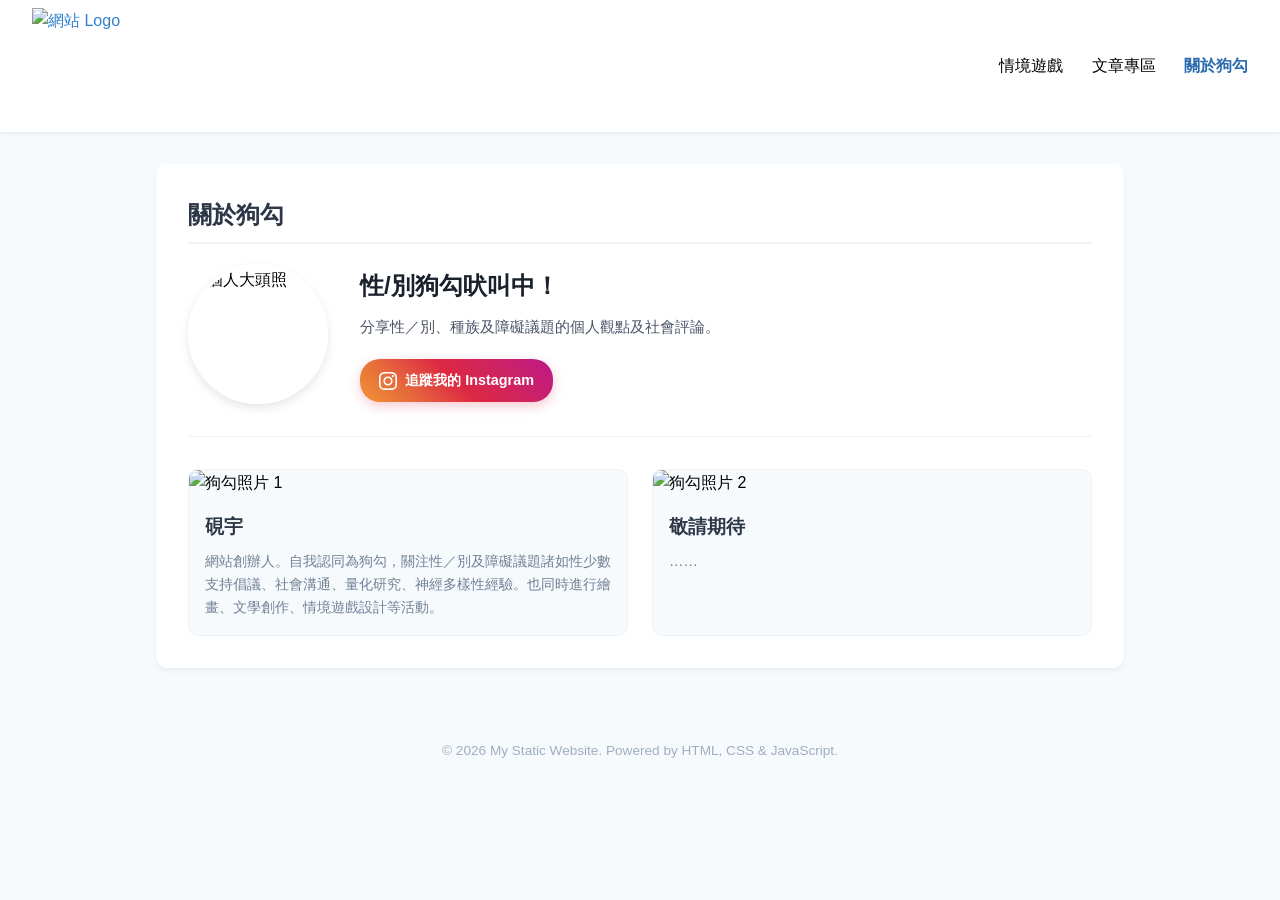
==== about.html @ b71fc27b "Add files via upload" ====
<!DOCTYPE html>
<html lang="zh-TW">
<head>
  <meta charset="UTF-8" />
  <meta name="viewport" content="width=device-width, initial-scale=1.0" />
  <title>關於狗勾 | 性別狗勾吠叫中！</title>
  <link rel="stylesheet" href="style.css" />
  <link rel="alternate" type="application/rss+xml" title="RSS 訂閱" href="feed.xml" />
</head>
<body>

  <header class="navbar">
    <a href="index.html" class="logo-link">
      <img src="images/my-logo.png" alt="網站 Logo" class="logo-img">
    </a>
    <nav>
      <a href="game.html">情境遊戲</a>
      <a href="blog.html">文章專區</a>
      <a href="about.html" class="active">關於狗勾</a>
    </nav>
  </header>

  <main class="container">
    <div class="section-block">
      <h2>關於狗勾</h2>
      
      <div class="profile-card">
        <img src="images/狗勾大頭照.png" alt="個人大頭照" class="profile-avatar">
        <div class="profile-info">
          <h3>性/別狗勾吠叫中！</h3>
          <p class="profile-bio">
            分享性／別、種族及障礙議題的個人觀點及社會評論。
          </p>
          <a href="https://www.instagram.com/the_golden_the_queer/" target="_blank" rel="noopener noreferrer" class="instagram-btn">
            <svg viewBox="0 0 24 24">
              <path d="M12 2.163c3.204 0 3.584.012 4.85.07 3.252.148 4.771 1.691 4.919 4.919.058 1.265.069 1.645.069 4.849 0 3.205-.012 3.584-.069 4.849-.149 3.225-1.664 4.771-4.919 4.919-1.266.058-1.644.07-4.85.07-3.204 0-3.584-.012-4.849-.07-3.26-.149-4.771-1.699-4.919-4.92-.058-1.265-.07-1.644-.07-4.849 0-3.204.013-3.583.07-4.849.149-3.227 1.664-4.771 4.919-4.919 1.266-.057 1.645-.069 4.849-.069zm0-2.163c-3.259 0-3.667.014-4.947.072-4.358.2-6.78 2.618-6.98 6.98-.059 1.281-.073 1.689-.073 4.948 0 3.259.014 3.668.072 4.948.2 4.358 2.618 6.78 6.98 6.98 1.281.058 1.689.072 4.948.072 3.259 0 3.668-.014 4.948-.072 4.354-.2 6.782-2.618 6.979-6.98.059-1.28.073-1.689.073-4.948 0-3.259-.014-3.667-.072-4.947-.196-4.354-2.617-6.78-6.979-6.98-1.281-.059-1.69-.073-4.949-.073zm0 5.838c-3.403 0-6.162 2.759-6.162 6.162s2.759 6.163 6.162 6.163 6.162-2.759 6.162-6.163c0-3.403-2.759-6.162-6.162-6.162zm0 10.162c-2.209 0-4-1.79-4-4 0-2.209 1.791-4 4-4s4 1.791 4 4c0 2.21-1.791 4-4 4zm6.406-11.845c-.796 0-1.441.645-1.441 1.44s.645 1.44 1.441 1.44c.795 0 1.439-.645 1.439-1.44s-.644-1.44-1.439-1.44z"/>
            </svg>
            追蹤我的 Instagram
          </a>
        </div>
      </div>

      <div class="dog-grid">
        <div class="dog-card">
          <img src="https://images.unsplash.com/photo-1543466835-00a7907e9de1?auto=format&fit=crop&w=600&q=80" alt="狗勾照片 1">
          <div class="dog-info">
            <h3>硯宇</h3>
            <p>網站創辦人。自我認同為狗勾，關注性／別及障礙議題諸如性少數支持倡議、社會溝通、量化研究、神經多樣性經驗。也同時進行繪畫、文學創作、情境遊戲設計等活動。</p>
          </div>
        </div>

        <div class="dog-card">
          <img src="https://images.unsplash.com/photo-1537151625747-768eb6cf92b2?auto=format&fit=crop&w=600&q=80" alt="狗勾照片 2">
          <div class="dog-info">
            <h3>敬請期待</h3>
            <p>……</p>
          </div>
        </div>
      </div>
    </div>
  </main>

  <footer>
    <p>© 2026 My Static Website. Powered by HTML, CSS & JavaScript.</p>
  </footer>

</body>
</html>
---- style.css ----
/* ==========================================
   1. 全局與基礎樣式 (Global Styles)
   ========================================== */
:root {
  --bg-color: #f7fafc;
  --text-main: #000000;
  --text-gray: #718096;
  --primary-color: #3182ce;
  --primary-hover: #2b6cb0;
  --nav-height: 132px; /* 導覽列高度，滿版主視覺會扣掉這段 */
  
  /* 遊戲角色配色 */
  --game-bg: #b0bec5;
  --game-chat-overlay: rgba(245, 247, 248, 0.85);
  --game-text-main: #37474f;
  --game-text-gray: #546e7a;
  --game-label-size: 11px;
  --color-hui: #8da399;
  --color-lin: #607d8b;
  --color-white: #90a4ae;
  --color-me: #556b2f;
}

* {
  box-sizing: border-box;
  margin: 0;
  padding: 0;
}

body {
  font-family: -apple-system, BlinkMacSystemFont, "SF Pro Text", "SF Pro Display", "Helvetica Neue", "PingFang TC", "Microsoft JhengHei", sans-serif;
  line-height: 1.6;
  color: var(--text-main);
  background-color: var(--bg-color);
}

/* 按鈕與輸入框預設不繼承字體，統一套用 Apple 系統字 */
button,
input,
textarea,
select {
  font-family: inherit;
}

a {
  color: var(--primary-color);
  text-decoration: none;
}

a:hover {
  text-decoration: underline;
}

/* 導覽列 */
.navbar {
  display: flex;
  justify-content: space-between;
  align-items: center;
  min-height: var(--nav-height);
  padding: 0.5rem 2rem;
  background-color: #ffffff;
  box-shadow: 0 2px 4px rgba(0, 0, 0, 0.05);
  position: sticky;
  top: 0;
  z-index: 100;
}

.logo-link {
  display: flex;
  align-items: center;
  text-decoration: none;
}

.logo-img {
  height: 116px;
  width: auto;
  display: block;
}

.navbar nav a {
  margin-left: 1.5rem;
  color: #000000;
  font-weight: 500;
}

.navbar nav a:hover,
.navbar nav a.active {
  color: var(--primary-hover);
  font-weight: 700;
}

/* 容器 */
.container {
  max-width: 1000px;
  margin: 2rem auto;
  padding: 0 1rem;
}

/* 首頁滿版主視覺 */
.hero-page-container {
  width: 100%;
  height: calc(100vh - var(--nav-height));
  height: calc(100svh - var(--nav-height)); /* 手機瀏覽器網址列不會吃掉畫面 */
  min-height: 420px;
  padding: 0;
  overflow: hidden;
}

.hero-img {
  width: 100%;
  height: 100%;
  object-fit: cover;
  object-position: center 55%; /* 讓雪山與湖面都留在畫面中 */
  display: block;
}

@media (max-width: 640px) {
  :root { --nav-height: 108px; }
  .navbar { padding: 0.5rem 1rem; }
  .logo-img { height: 92px; }
  .navbar nav a { margin-left: 0.9rem; font-size: 0.9rem; }
}

/* 通用區塊卡片外框 */
.section-block {
  background: #ffffff;
  border-radius: 12px;
  padding: 2rem;
  margin-bottom: 2.5rem;
  box-shadow: 0 4px 6px -1px rgba(0, 0, 0, 0.05);
}

.section-block h2 {
  font-size: 1.5rem;
  margin-bottom: 1.25rem;
  color: #2d3748;
  border-bottom: 2px solid #edf2f7;
  padding-bottom: 0.5rem;
}

/* ==========================================
   2. 手機模擬器情境遊戲樣式
   ========================================== */
.phone-wrapper-outer {
  display: flex;
  justify-content: center;
  align-items: center;
  padding: 20px 0;
}

#phone-wrapper {
  position: relative; /* 關鍵：鎖定所有彈窗與訊息在手機框內 */
  width: 360px;
  height: 680px;
  background-color: var(--game-bg, #f5f5f7); /* 保留原本背景變數 */
  border-radius: 40px;
  border: 12px solid #2d3748;
  box-shadow: 0 20px 40px rgba(0, 0, 0, 0.2);
  overflow: hidden; /* 關鍵：舊訊息向上跑出邊界時自動裁切 */
  box-sizing: border-box;
  transition: background-color 0.5s ease;
}

/* 綠衣巨大狗狗登場時的情境背景轉換 */
#phone-wrapper.green-dog-mode {
  background-color: #f0fdf4;
}

#game-container {
  display: flex;
  flex-direction: column;
  height: 100%;
  width: 100%;
  position: relative;
}

/* ==========================================
   對話框與訊息區域（對齊原本對話框樣式）
   ========================================== */
#chat-window {
  flex: 1;
  overflow-y: auto;
  padding: 16px;
  display: flex;
  flex-direction: column;
  gap: 10px;
  scroll-behavior: smooth;

  /* 隱藏原生捲軸，維持簡潔視覺 */
  -ms-overflow-style: none;
  scrollbar-width: none;
}

#chat-window::-webkit-scrollbar {
  display: none;
}

.message-wrapper {
  display: flex;
  flex-direction: column;
  max-width: 80%;
  animation: messageSlideIn 0.25s ease-out;
}

.message-wrapper.left {
  align-self: flex-start;
}

.message-wrapper.green_dog {
  align-self: flex-start;
}

.message-wrapper.right {
  align-self: flex-end;
}

.message-wrapper.system {
  align-self: center;
  max-width: 90%;
  margin: 10px 0;
}

.system-text {
  font-size: 0.8rem;
  color: #718096;
  background: rgba(226, 232, 240, 0.7);
  padding: 6px 12px;
  border-radius: 12px;
  text-align: center;
  line-height: 1.4;
}

.bubble {
  padding: 10px 14px;
  border-radius: 18px;
  font-size: 0.92rem;
  line-height: 1.45;
  word-break: break-word;
}

.message-wrapper.left .bubble {
  background-color: #ffffff;
  color: var(--game-text-main, #1a202c);
  border-bottom-left-radius: 4px;
  box-shadow: 0 1px 3px rgba(0,0,0,0.08);
}

/* 綠衣巨大狗狗特色對話框樣式 */
.message-wrapper.green_dog .bubble {
  background-color: #2e7d32;
  color: #ffffff;
  border-bottom-left-radius: 4px;
  box-shadow: 0 2px 6px rgba(46, 125, 50, 0.25);
  font-weight: 500;
}

.message-wrapper.right .bubble {
  background-color: var(--color-lin, #007aff); /* 保留原本的主色調 */
  color: #ffffff;
  border-bottom-right-radius: 4px;
}

#options-container {
  padding: 12px 16px 20px 16px;
  background: #ffffff;
  border-top: 1px solid #e2e8f0;
  display: flex;
  flex-direction: column;
  gap: 8px;
}

#options-container button {
  width: 100%;
  padding: 10px 14px;
  background-color: #f7fafc;
  border: 1px solid #cbd5e0;
  border-radius: 20px;
  font-size: 0.88rem;
  color: #2d3748;
  cursor: pointer;
  transition: all 0.2s ease;
}

#options-container button:hover {
  background-color: var(--color-lin, #007aff);
  color: #ffffff;
  border-color: var(--color-lin, #007aff);
}

.typing {
  font-size: 0.8rem;
  color: #a0aec0;
  padding: 4px 8px;
}

/* ==========================================
   手機內部鋪墊與 iOS Modal (嚴格限制於手機框內)
   ========================================== */
.paving-overlay {
  position: absolute;
  top: 0;
  left: 0;
  width: 100%;
  height: 100%;
  background: rgba(15, 23, 42, 0.92);
  backdrop-filter: blur(10px);
  -webkit-backdrop-filter: blur(10px);
  z-index: 100;
  display: flex;
  justify-content: center;
  align-items: center;
  padding: 20px;
  box-sizing: border-box;
}

.paving-card {
  color: #f8fafc;
  text-align: center;
  width: 100%;
  display: flex;
  flex-direction: column;
  gap: 16px;
  animation: fadeIn 0.4s ease-out;
}

.paving-content p {
  font-size: 0.88rem;
  line-height: 1.6;
  color: #e2e8f0;
  margin-bottom: 12px;
}

.modal-overlay {
  position: absolute;
  top: 0;
  left: 0;
  width: 100%;
  height: 100%;
  background: rgba(0, 0, 0, 0.4);
  backdrop-filter: blur(6px);
  -webkit-backdrop-filter: blur(6px);
  display: flex;
  justify-content: center;
  align-items: center;
  z-index: 90;
  padding: 20px;
  box-sizing: border-box;
}

.ios-alert-card {
  background: rgba(255, 255, 255, 0.92);
  backdrop-filter: blur(20px);
  -webkit-backdrop-filter: blur(20px);
  border-radius: 16px;
  width: 250px;
  padding-top: 18px;
  box-shadow: 0 10px 25px rgba(0, 0, 0, 0.2);
  text-align: center;
  overflow: hidden;
  animation: iosPop 0.25s cubic-bezier(0.175, 0.885, 0.32, 1.275);
}

.ios-alert-card h3 {
  font-size: 1rem;
  font-weight: 600;
  color: #000000;
  margin-bottom: 4px;
  padding: 0 12px;
}

.ios-alert-card p {
  font-size: 0.8rem;
  color: #3c3c43;
  margin-bottom: 12px;
  padding: 0 12px;
  line-height: 1.4;
}

.ios-field-group {
  padding: 0 14px 14px 14px;
  display: flex;
  flex-direction: column;
  gap: 6px;
}

.ios-field-group label {
  font-size: 0.72rem;
  color: #8e8e93;
  text-align: left;
}

.ios-input {
  width: 100%;
  padding: 6px 8px;
  background: rgba(239, 239, 244, 0.8);
  border: 0.5px solid rgba(0, 0, 0, 0.2);
  border-radius: 6px;
  font-size: 0.82rem;
  box-sizing: border-box;
  outline: none;
}

.ios-input:focus {
  border-color: var(--color-lin, #007aff);
  background: #ffffff;
}

.ios-btn-group {
  border-top: 0.5px solid rgba(60, 60, 67, 0.2);
  display: flex;
}

.ios-btn {
  flex: 1;
  background: transparent;
  border: none;
  padding: 10px;
  font-size: 0.9rem;
  color: var(--color-lin, #007aff);
  font-weight: 600;
  cursor: pointer;
}

.ios-btn:active {
  background: rgba(0, 0, 0, 0.05);
}

.paving-card .ios-btn.primary {
  background: var(--color-lin, #007aff);
  color: #ffffff;
  border-radius: 20px;
  padding: 10px;
}

@keyframes iosPop {
  from { transform: scale(1.12); opacity: 0; }
  to { transform: scale(1); opacity: 1; }
}

@keyframes messageSlideIn {
  from { transform: translateY(10px); opacity: 0; }
  to { transform: translateY(0); opacity: 1; }
}

@keyframes fadeIn {
  from { opacity: 0; }
  to { opacity: 1; }
}
/* ==========================================
   店員（灰色）與機器（黑色）對話框
   ========================================== */
.message-wrapper.clerk,
.message-wrapper.machine {
  align-self: flex-start;
}

.message-wrapper.clerk .bubble {
  background-color: #e2e8f0;
  color: #2d3748;
  border-bottom-left-radius: 4px;
}

.message-wrapper.machine .bubble {
  background-color: #1a202c;
  color: #ffffff;
  border-bottom-left-radius: 4px;
  font-family: ui-monospace, "SF Mono", Menlo, Monaco, monospace;
}

/* 店員、機器對話框上方的小字標籤 */
.speaker-label {
  font-size: 0.7rem;
  color: #718096;
  margin: 0 0 3px 6px;
}

/* ==========================================
   全黑背景模式（S/T/U 結局之後）
   ========================================== */
#phone-wrapper.dark-mode,
#phone-wrapper.dark-mode.green-dog-mode {
  background-color: #000000;
}

#phone-wrapper.dark-mode #options-container {
  background: #000000;
  border-top-color: #1f1f1f;
}

#phone-wrapper.dark-mode #options-container button {
  background-color: #141414;
  border-color: #333333;
  color: #e2e8f0;
}

#phone-wrapper.dark-mode #options-container button:hover {
  background-color: var(--color-lin, #007aff);
  border-color: var(--color-lin, #007aff);
  color: #ffffff;
}

#phone-wrapper.dark-mode .system-text {
  background: rgba(255, 255, 255, 0.1);
  color: #cbd5e0;
}

/* ==========================================
   聊天中的網站縮圖（連結預覽卡片）
   ========================================== */
.message-wrapper.right .bubble.link-card-bubble {
  padding: 6px;
}

.link-card {
  display: flex;
  align-items: center;
  gap: 8px;
  background: #ffffff;
  border-radius: 12px;
  padding: 8px;
  color: #1a202c;
}

.link-card-thumb {
  flex-shrink: 0;
  width: 42px;
  height: 42px;
  border-radius: 8px;
  background: #2e7d32;
  display: flex;
  align-items: center;
  justify-content: center;
  font-size: 1.3rem;
}

.link-card-title {
  font-size: 0.8rem;
  font-weight: 600;
  line-height: 1.3;
}

.link-card-site {
  font-size: 0.68rem;
  color: #718096;
  margin-top: 2px;
}

/* ==========================================
   手機內的無浪漫網誌
   ========================================== */
.blog-overlay {
  position: absolute;
  inset: 0;
  background: #ffffff;
  z-index: 80;
  overflow-y: auto;
  -ms-overflow-style: none;
  scrollbar-width: none;
  animation: fadeIn 0.35s ease-out;
}

.blog-overlay::-webkit-scrollbar {
  display: none;
}

.blog-urlbar {
  position: sticky;
  top: 0;
  background: #f1f5f9;
  color: #475569;
  font-size: 0.72rem;
  text-align: center;
  padding: 10px 12px;
  border-bottom: 1px solid #e2e8f0;
}

.blog-article {
  padding: 18px 18px 28px;
  color: #1a202c;
}

.blog-article h2 {
  font-size: 1.1rem;
  line-height: 1.4;
  margin: 0 0 14px;
  color: #2e7d32;
}

.blog-article h3 {
  font-size: 0.92rem;
  margin: 18px 0 6px;
}

.blog-article p {
  font-size: 0.82rem;
  line-height: 1.7;
  margin: 0;
  color: #334155;
}

.blog-end-btn {
  display: none;
  width: 100%;
  margin-top: 24px;
  padding: 10px 14px;
  border: none;
  border-radius: 20px;
  background: #2e7d32;
  color: #ffffff;
  font-size: 0.88rem;
  cursor: pointer;
  animation: fadeIn 0.3s ease-out;
}

.blog-end-btn.show {
  display: block;
}

/* ------------------------------------------
   情境遊戲頁：手機模擬器與瀏覽器視窗同高，四周黑底
   ------------------------------------------ */
html:has(body.game-page),
body.game-page {
  height: 100%;
  background-color: #000000;
  overflow: hidden;
}

body.game-page .phone-wrapper-outer {
  height: 100vh;
  height: 100svh;
  padding: 0;
}

body.game-page #phone-wrapper {
  height: 100vh;
  height: 100svh;
  /* 依原本 360×680 的比例，由視窗高度推算寬度 */
  width: min(100vw, calc(100svh * 360 / 680));
  box-shadow: none;
}

/* 手機上：模擬器就是整個螢幕，不需要外框 */
@media (max-width: 600px) {
  body.game-page #phone-wrapper {
    width: 100vw;
    border: none;
    border-radius: 0;
  }
}

/* ==========================================
   3. 部落格文章頁面樣式
   ========================================== */
.card-grid {
  display: grid;
  grid-template-columns: repeat(auto-fit, minmax(280px, 1fr));
  gap: 1.5rem;
}

.card {
  border: 1px solid #e2e8f0;
  border-radius: 8px;
  padding: 1.25rem;
  display: flex;
  flex-direction: column;
  transition: transform 0.2s, box-shadow 0.2s;
  background: #ffffff;
}

.card:hover {
  transform: translateY(-3px);
  box-shadow: 0 10px 15px -3px rgba(0, 0, 0, 0.1);
}

.card-tag {
  font-size: 0.75rem;
  font-weight: bold;
  color: var(--primary-color);
  text-transform: uppercase;
  margin-bottom: 0.5rem;
}

.card h3 {
  font-size: 1.15rem;
  margin-bottom: 0.5rem;
  color: #1a202c;
}

.card p {
  font-size: 0.9rem;
  color: var(--text-gray);
  flex-grow: 1;
  margin-bottom: 1rem;
}

.read-more {
  font-weight: bold;
  font-size: 0.9rem;
}

/* RSS 區塊 */
.rss-section {
  margin-top: 2rem;
}

.rss-actions {
  display: flex;
  flex-direction: column;
  gap: 1rem;
  margin-top: 1rem;
}

.input-group {
  display: flex;
  max-width: 500px;
}

.input-group input {
  flex-grow: 1;
  padding: 0.6rem 0.8rem;
  border: 1px solid #cbd5e0;
  border-radius: 6px 0 0 6px;
  outline: none;
}

.input-group button {
  padding: 0.6rem 1rem;
  background-color: #319795;
  color: white;
  border: none;
  border-radius: 0 6px 6px 0;
  cursor: pointer;
}

.input-group button:hover {
  background-color: #2c7a7b;
}

.secondary-btn {
  align-self: flex-start;
  padding: 0.6rem 1rem;
  background-color: #edf2f7;
  color: #4a5568;
  border: 1px solid #cbd5e0;
  border-radius: 6px;
  cursor: pointer;
}

.secondary-btn:hover {
  background-color: #e2e8f0;
}

.status-msg {
  margin-top: 0.5rem;
  font-size: 0.85rem;
  color: #38a169;
}

/* ==========================================
   4. 個人簡介與關於狗勾頁面樣式
   ========================================= */
.profile-card {
  display: flex;
  gap: 2rem;
  align-items: center;
  margin-bottom: 2rem;
  padding-bottom: 2rem;
  border-bottom: 1px solid #edf2f7;
}

.profile-avatar {
  width: 140px;
  height: 140px;
  border-radius: 50%;
  object-fit: cover;
  box-shadow: 0 4px 10px rgba(0, 0, 0, 0.1);
  border: 3px solid #ffffff;
  flex-shrink: 0;
}

.profile-info {
  flex-grow: 1;
}

.profile-info h3 {
  font-size: 1.5rem;
  color: #1a202c;
  margin-bottom: 0.5rem;
}

.profile-bio {
  color: #4a5568;
  font-size: 0.95rem;
  margin-bottom: 1.25rem;
  line-height: 1.7;
}

/* IG 追蹤按鈕 */
.instagram-btn {
  display: inline-flex;
  align-items: center;
  gap: 0.5rem;
  background: linear-gradient(45deg, #f09433 0%, #e6683c 25%, #dc2743 50%, #cc2366 75%, #bc1888 100%);
  color: #ffffff;
  padding: 0.6rem 1.2rem;
  border-radius: 20px;
  font-weight: 600;
  font-size: 0.9rem;
  box-shadow: 0 4px 12px rgba(220, 39, 67, 0.25);
  transition: transform 0.2s, opacity 0.2s;
}

.instagram-btn:hover {
  text-decoration: none;
  opacity: 0.95;
  transform: translateY(-2px);
  color: #ffffff;
}

.instagram-btn svg {
  width: 18px;
  height: 18px;
  fill: currentColor;
}

.dog-grid {
  display: grid;
  grid-template-columns: repeat(auto-fit, minmax(280px, 1fr));
  gap: 1.5rem;
  margin-top: 1rem;
}

.dog-card {
  background: #f7fafc;
  border-radius: 10px;
  overflow: hidden;
  border: 1px solid #edf2f7;
}

.dog-card img {
  width: 100%;
  height: 200px;
  object-fit: cover;
}

.dog-info {
  padding: 1rem;
}

.dog-info h3 {
  margin-bottom: 0.5rem;
  color: #2d3748;
}

.dog-info p {
  font-size: 0.9rem;
  color: #718096;
}

@media (max-width: 640px) {
  .profile-card {
    flex-direction: column;
    text-align: center;
    gap: 1rem;
  }
}

/* 頁尾 */
footer {
  text-align: center;
  padding: 2rem;
  color: #a0aec0;
  font-size: 0.85rem;
}
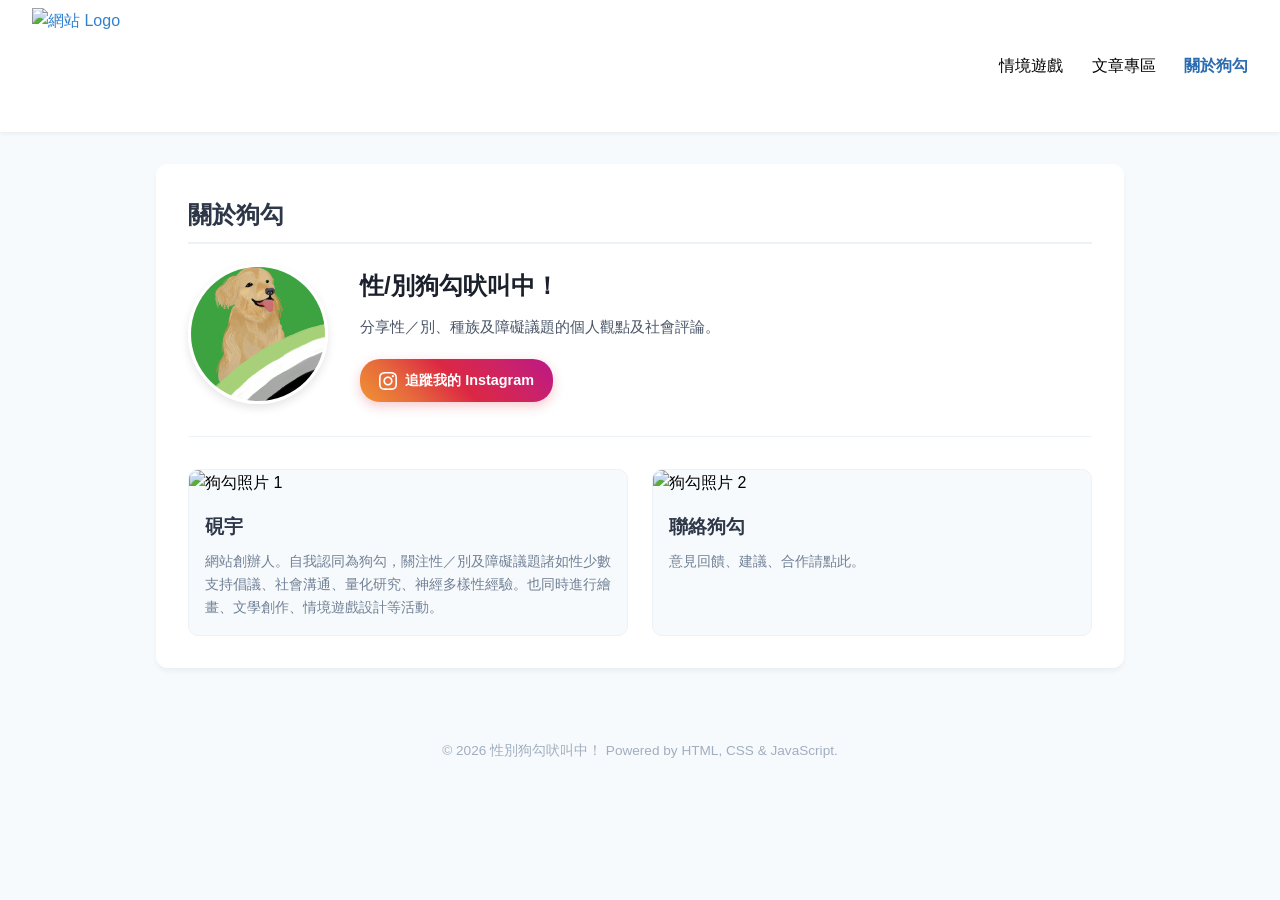
==== commit 1a29f4bc: "Add files via upload" ====
--- a/about.html
+++ b/about.html
@@ -14,7 +14,7 @@
       <img src="images/my-logo.png" alt="網站 Logo" class="logo-img">
     </a>
     <nav>
-      <a href="game.html">情境遊戲</a>
+      <a href="game.html" target="_blank" rel="noopener noreferrer">情境遊戲</a>
       <a href="blog.html">文章專區</a>
       <a href="about.html" class="active">關於狗勾</a>
     </nav>
@@ -49,19 +49,19 @@
           </div>
         </div>
 
-        <div class="dog-card">
+        <a href="https://the-golden-the-queer.github.io/feedback.html" class="dog-card" style="display: block; color: inherit; text-decoration: none;">
           <img src="https://images.unsplash.com/photo-1537151625747-768eb6cf92b2?auto=format&fit=crop&w=600&q=80" alt="狗勾照片 2">
           <div class="dog-info">
-            <h3>敬請期待</h3>
-            <p>……</p>
+            <h3>聯絡狗勾</h3>
+            <p>意見回饋、建議、合作請點此。</p>
           </div>
-        </div>
+        </a>
       </div>
     </div>
   </main>
 
   <footer>
-    <p>© 2026 My Static Website. Powered by HTML, CSS & JavaScript.</p>
+    <p>© 2026 性別狗勾吠叫中！ Powered by HTML, CSS & JavaScript.</p>
   </footer>
 
 </body>
--- a/style.css
+++ b/style.css
@@ -616,6 +616,97 @@
   display: block;
 }
 
+/* ==========================================
+   看完網誌後的全黑結尾頁
+   ========================================== */
+.end-overlay {
+  position: absolute;
+  inset: 0;
+  background: #000000;
+  z-index: 85; /* 在網誌之上、確認視窗之下 */
+  display: flex;
+  flex-direction: column;
+  padding: 24px 20px;
+  overflow-y: auto;
+  -ms-overflow-style: none;
+  scrollbar-width: none;
+  animation: fadeIn 0.35s ease-out;
+}
+
+.end-overlay::-webkit-scrollbar {
+  display: none;
+}
+
+.end-panel {
+  display: flex;
+  flex-direction: column;
+  gap: 12px;
+  width: 100%;
+  margin: auto 0; /* 垂直置中，內容太長時也能捲動 */
+  animation: fadeIn 0.3s ease-out;
+}
+
+.end-btn {
+  width: 100%;
+  padding: 12px 14px;
+  background-color: #141414;
+  border: 1px solid #333333;
+  border-radius: 20px;
+  font-size: 0.9rem;
+  color: #e2e8f0;
+  cursor: pointer;
+  transition: all 0.2s ease;
+}
+
+.end-btn:hover {
+  background-color: var(--color-lin, #007aff);
+  border-color: var(--color-lin, #007aff);
+  color: #ffffff;
+}
+
+.end-text {
+  color: #e2e8f0;
+  font-size: 0.95rem;
+  text-align: center;
+  margin-bottom: 12px;
+}
+
+.credits {
+  color: #e2e8f0;
+  text-align: center;
+  font-size: 0.85rem;
+  line-height: 1.8;
+  margin-bottom: 12px;
+}
+
+.credits h4 {
+  font-size: 0.85rem;
+  color: #a0aec0;
+  font-weight: 600;
+  margin: 18px 0 2px;
+}
+
+.credits-link,
+.credits-link:hover {
+  color: #e2e8f0;
+  text-decoration: underline;
+}
+
+.credits-link {
+  display: inline-block;
+  margin-top: 18px;
+}
+
+.credits-note {
+  font-size: 0.75rem;
+  color: #a0aec0;
+}
+
+/* 確認視窗「是／否」中間的分隔線 */
+.ios-btn-divider {
+  border-left: 0.5px solid rgba(60, 60, 67, 0.2);
+}
+
 /* ------------------------------------------
    情境遊戲頁：手機模擬器與瀏覽器視窗同高，四周黑底
    ------------------------------------------ */
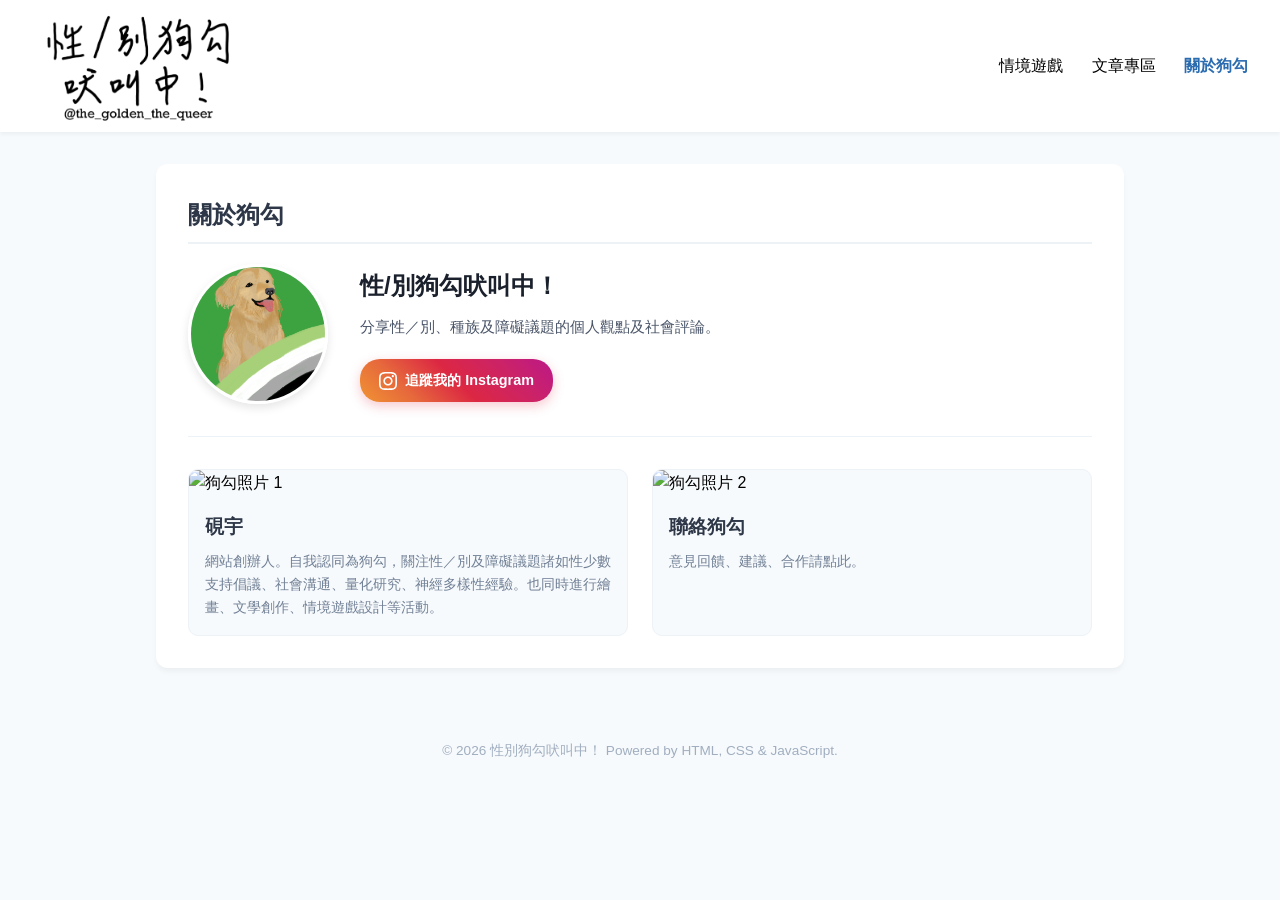
==== commit 896eed54: "Add files via upload" ====
--- a/about.html
+++ b/about.html
@@ -11,7 +11,7 @@
 
   <header class="navbar">
     <a href="index.html" class="logo-link">
-      <img src="images/my-logo.png" alt="網站 Logo" class="logo-img">
+      <img src="images/性別狗勾_logo.png" alt="性別狗勾吠叫中！" class="logo-img">
     </a>
     <nav>
       <a href="game.html" target="_blank" rel="noopener noreferrer">情境遊戲</a>
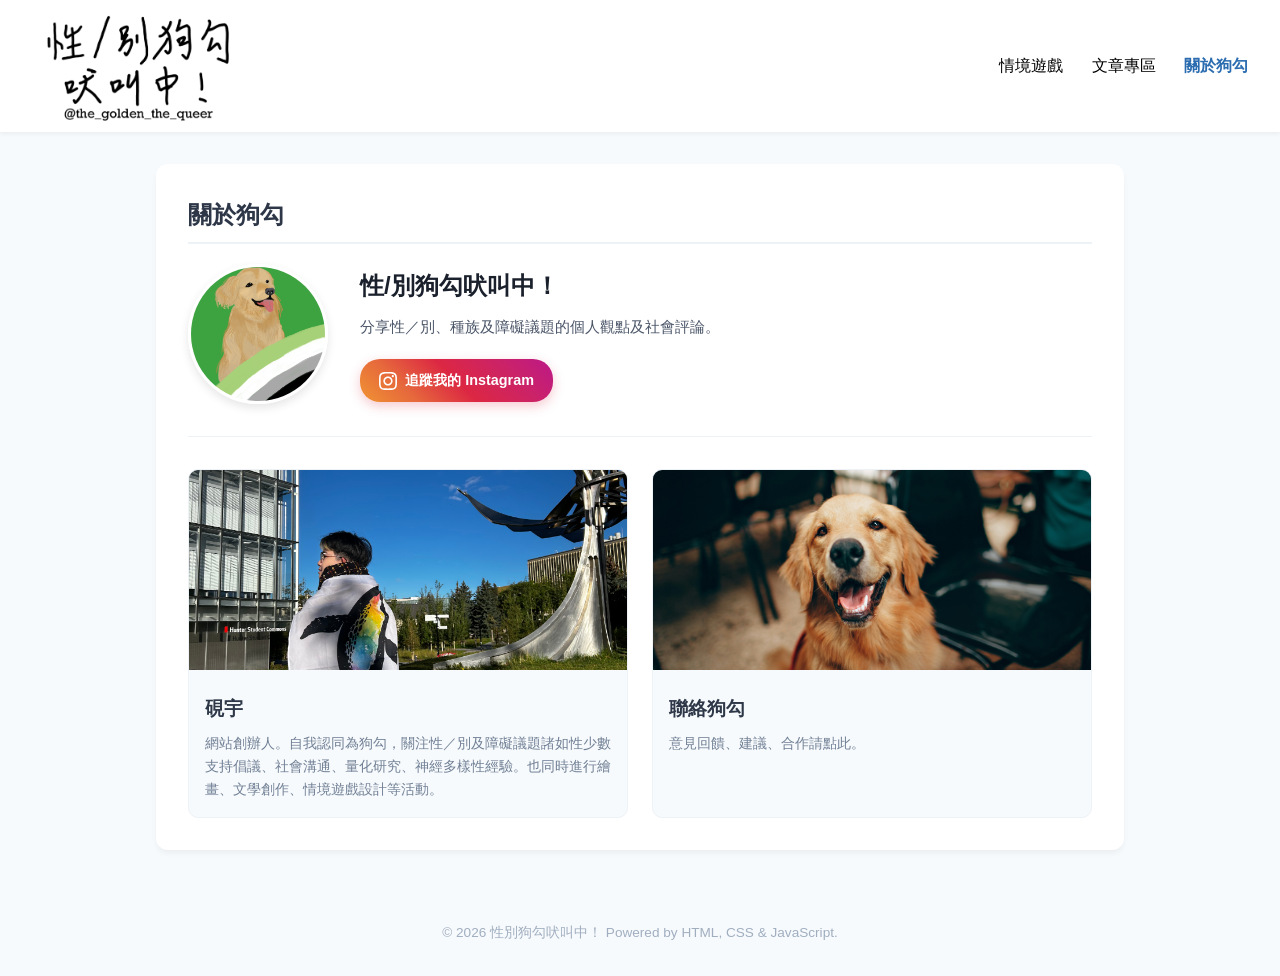
==== commit ed0bb381: "Add files via upload" ====
--- a/about.html
+++ b/about.html
@@ -42,7 +42,7 @@
 
       <div class="dog-grid">
         <div class="dog-card">
-          <img src="https://images.unsplash.com/photo-1543466835-00a7907e9de1?auto=format&fit=crop&w=600&q=80" alt="狗勾照片 1">
+          <img src="images/硯宇照片.jpg" alt="硯宇" class="profile-img">
           <div class="dog-info">
             <h3>硯宇</h3>
             <p>網站創辦人。自我認同為狗勾，關注性／別及障礙議題諸如性少數支持倡議、社會溝通、量化研究、神經多樣性經驗。也同時進行繪畫、文學創作、情境遊戲設計等活動。</p>
@@ -50,7 +50,7 @@
         </div>
 
         <a href="https://the-golden-the-queer.github.io/feedback.html" class="dog-card" style="display: block; color: inherit; text-decoration: none;">
-          <img src="https://images.unsplash.com/photo-1537151625747-768eb6cf92b2?auto=format&fit=crop&w=600&q=80" alt="狗勾照片 2">
+          <img src="images/whisky.jpg" alt="個人大頭照" class="profile-img">
           <div class="dog-info">
             <h3>聯絡狗勾</h3>
             <p>意見回饋、建議、合作請點此。</p>
